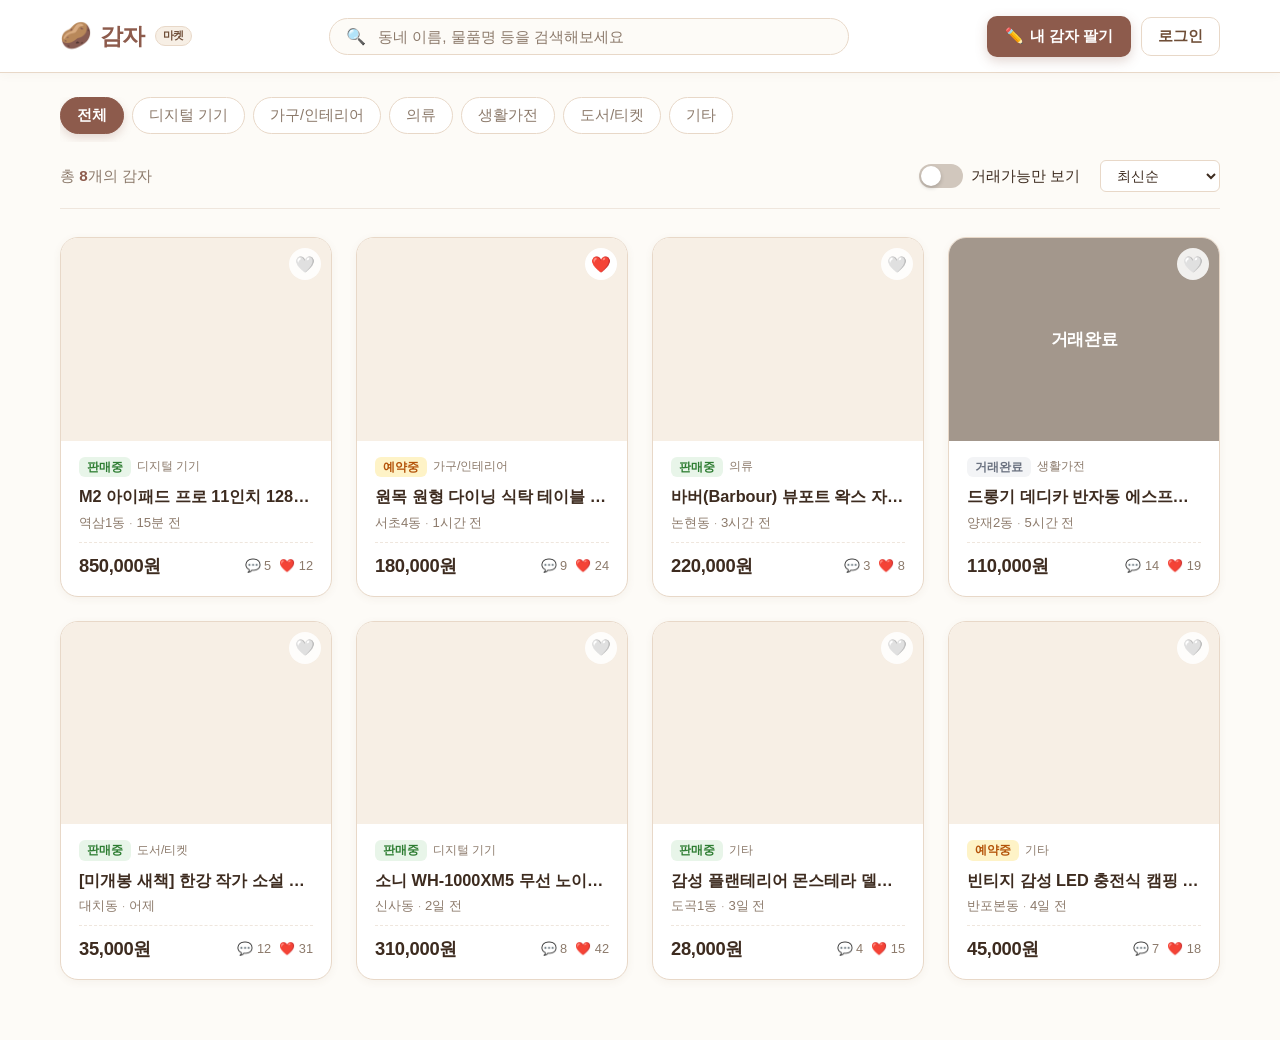
==== module_list.html @ 50f8b6d5 "feat: 감자 마켓(Gamza Market) 웹 서비스 초기 프로젝트 구성 및 연동" ====
<!DOCTYPE html>
<html lang="ko">
<head>
  <meta charset="UTF-8" />
  <meta name="viewport" content="width=device-width, initial-scale=1.0" />
  <title>감자 마켓 - 이웃과 함께 나누는 따뜻한 중고거래</title>

  <!-- 파트 1: 상품목록 스타일 -->
  <link rel="stylesheet" href="part1_list.css" />

  <!-- 파트 3: 글쓰기 모달 스타일 (함께 로드 시 글쓰기 모달 기능 연동) -->
  <link rel="stylesheet" href="part3_write.css" />
</head>
<body>

  <!-- ========================================================
       1. 헤더 GNB (Global Navigation Bar)
       ======================================================== -->
  <header class="gamza-header">
    <div class="gamza-container gamza-header-inner">
      <!-- 🥔 로고 -->
      <a href="#" class="gamza-logo" id="gamzaLogoBtn" aria-label="감자 마켓 홈으로 이동">
        <span class="gamza-logo-emoji">🥔</span>
        <span>감자</span>
        <span class="gamza-logo-badge">마켓</span>
      </a>

      <!-- 통합 검색창 -->
      <div class="gamza-search-wrapper">
        <div class="gamza-search-bar">
          <span class="gamza-search-icon" aria-hidden="true">🔍</span>
          <input 
            type="text" 
            id="gamzaSearchInput" 
            class="gamza-search-input" 
            placeholder="동네 이름, 물품명 등을 검색해보세요" 
            autocomplete="off"
            aria-label="상품 및 동네 검색"
          />
          <button type="button" id="gamzaSearchClearBtn" class="gamza-search-clear" aria-label="검색어 지우기">✕</button>
        </div>
      </div>

      <!-- 액션 버튼 (글쓰기 & 로그인) -->
      <div class="gamza-header-actions">
        <button type="button" class="gamza-btn-write" id="gamzaWriteBtn" aria-label="새 상품 등록하기">
          <span aria-hidden="true">✏️</span>
          <span class="btn-text">내 감자 팔기</span>
        </button>
        <button type="button" class="gamza-btn-login" id="gamzaLoginBtn">
          로그인
        </button>
      </div>
    </div>
  </header>

  <!-- 메인 콘텐츠 영역 -->
  <main class="gamza-container">
    
    <!-- ========================================================
         2. 필터 영역 (카테고리 칩 + 거래가능 토글 + 정렬)
         ======================================================== -->
    <section class="gamza-filter-section" aria-label="상품 카테고리 및 필터">
      <!-- 카테고리 칩 목록 -->
      <div class="gamza-categories-wrapper">
        <ul class="gamza-categories-list" role="tablist">
          <li><button type="button" class="gamza-category-chip is-active" data-category="전체" role="tab" aria-selected="true">전체</button></li>
          <li><button type="button" class="gamza-category-chip" data-category="디지털 기기" role="tab" aria-selected="false">디지털 기기</button></li>
          <li><button type="button" class="gamza-category-chip" data-category="가구/인테리어" role="tab" aria-selected="false">가구/인테리어</button></li>
          <li><button type="button" class="gamza-category-chip" data-category="의류" role="tab" aria-selected="false">의류</button></li>
          <li><button type="button" class="gamza-category-chip" data-category="생활가전" role="tab" aria-selected="false">생활가전</button></li>
          <li><button type="button" class="gamza-category-chip" data-category="도서/티켓" role="tab" aria-selected="false">도서/티켓</button></li>
          <li><button type="button" class="gamza-category-chip" data-category="기타" role="tab" aria-selected="false">기타</button></li>
        </ul>
      </div>

      <!-- 서브 필터 바 (상품 개수, 거래가능만 보기, 정렬 옵션) -->
      <div class="gamza-filter-subbar">
        <div class="gamza-product-count" id="gamzaProductCount">
          총 <strong>8</strong>개의 감자
        </div>

        <div class="gamza-subbar-controls">
          <!-- '거래가능만 보기' 스위치 -->
          <label class="gamza-available-toggle" for="gamzaAvailableToggle">
            <input type="checkbox" id="gamzaAvailableToggle" class="gamza-toggle-input" />
            <span class="gamza-toggle-switch" aria-hidden="true"></span>
            <span>거래가능만 보기</span>
          </label>

          <!-- 정렬 셀렉트박스 -->
          <select id="gamzaSortSelect" class="gamza-sort-select" aria-label="상품 정렬 순서">
            <option value="latest">최신순</option>
            <option value="priceAsc">낮은 가격순</option>
            <option value="priceDesc">높은 가격순</option>
          </select>
        </div>
      </div>
    </section>

    <!-- ========================================================
         3. 상품 카드 그리드 영역
         ======================================================== -->
    <section class="gamza-products-section" aria-label="중고거래 상품 목록">
      <div class="gamza-grid" id="gamzaProductGrid">
        <!-- part1_list.js 에 의해 동적으로 렌더링됩니다 -->
      </div>
    </section>

  </main>

  <!-- ========================================================
       스크립트 로드
       ======================================================== -->
  <!-- 화면 3: 글쓰기 모달 스크립트 (모달 및 등록 이벤트 제공) -->
  <script src="part3_write.js"></script>

  <!-- 화면 1: 상품목록 렌더링 & 필터링 스크립트 -->
  <script src="part1_list.js"></script>

  <script>
    // 화면 2(상세보기 모달) 연동 예시 리스너
    window.addEventListener('gamza:product-click', function(e) {
      console.log('🥔 [화면 1 -> 화면 2 이벤트 감지]:', e.detail);
      // 향후 화면 2 담당자가 개발한 상세 모달이 있을 경우:
      // window.openDetailModal(e.detail.productId);
    });
  </script>
</body>
</html>
---- part1_list.css ----
/* ========================================================
   감자 마켓 (Gamza Market) - 화면 1: 상품목록 스타일
   테마: 따뜻한 감자 웜톤 브라운 포인트 & 포근한 크림 배경
   ======================================================== */

:root {
  /* 브랜드 & 메인 컬러 */
  --gamza-brown-dark: #6F4E37;
  --gamza-brown: #8D5B4C;
  --gamza-brown-light: #9C6644;
  --gamza-brown-hover: #7B4A3B;
  --gamza-cream-bg: #FAF7F2;
  --gamza-cream-surface: #FFFFFF;
  --gamza-cream-light: #F7EFE5;
  --gamza-cream-border: #E8D8C8;
  --gamza-border-subtle: #EFE6DD;

  /* 텍스트 컬러 */
  --gamza-text-main: #3D2B1F;
  --gamza-text-muted: #8C7A6B;
  --gamza-text-subtle: #AFA297;

  /* 판매 상태 배지 컬러 */
  --badge-selling-bg: #E8F5E9;
  --badge-selling-color: #2E7D32;
  --badge-reserved-bg: #FEF3C7;
  --badge-reserved-color: #B45309;
  --badge-completed-bg: #F3F4F6;
  --badge-completed-color: #6B7280;

  /* 그림자 & 라운드 */
  --gamza-radius-lg: 16px;
  --gamza-radius-md: 12px;
  --gamza-radius-sm: 8px;
  --gamza-radius-pill: 9999px;
  --gamza-shadow-sm: 0 2px 8px rgba(111, 78, 55, 0.06);
  --gamza-shadow-md: 0 6px 18px rgba(111, 78, 55, 0.08);
  --gamza-shadow-hover: 0 12px 28px rgba(111, 78, 55, 0.14);

  /* 트랜지션 */
  --gamza-transition: all 0.22s cubic-bezier(0.4, 0, 0.2, 1);
}

/* 기본 레이아웃 리셋 & 폰트 */
body {
  margin: 0;
  padding: 0;
  background-color: var(--gamza-cream-bg);
  color: var(--gamza-text-main);
  font-family: -apple-system, BlinkMacSystemFont, "Pretendard", "Noto Sans KR", "Apple SD Gothic Neo", sans-serif;
  -webkit-font-smoothing: antialiased;
  -moz-osx-font-smoothing: grayscale;
}

*, *::before, *::after {
  box-sizing: border-box;
}

/* 컨테이너 */
.gamza-container {
  width: 100%;
  max-width: 1200px;
  margin: 0 auto;
  padding: 0 20px;
}

/* ========================================================
   1. 헤더 GNB (Global Navigation Bar)
   ======================================================== */
.gamza-header {
  position: sticky;
  top: 0;
  z-index: 100;
  background: rgba(255, 255, 255, 0.95);
  backdrop-filter: blur(10px);
  -webkit-backdrop-filter: blur(10px);
  border-bottom: 1px solid var(--gamza-cream-border);
  box-shadow: 0 2px 10px rgba(111, 78, 55, 0.04);
}

.gamza-header-inner {
  display: flex;
  align-items: center;
  justify-content: space-between;
  height: 72px;
  gap: 20px;
}

/* 로고 */
.gamza-logo {
  display: flex;
  align-items: center;
  gap: 8px;
  text-decoration: none;
  font-size: 1.45rem;
  font-weight: 800;
  color: var(--gamza-brown);
  letter-spacing: -0.5px;
  flex-shrink: 0;
  cursor: pointer;
  transition: var(--gamza-transition);
}

.gamza-logo:hover {
  transform: scale(1.02);
}

.gamza-logo-emoji {
  font-size: 1.6rem;
  line-height: 1;
}

.gamza-logo-badge {
  font-size: 0.68rem;
  font-weight: 700;
  background: var(--gamza-cream-light);
  color: var(--gamza-brown-dark);
  padding: 2px 7px;
  border-radius: var(--gamza-radius-pill);
  border: 1px solid var(--gamza-cream-border);
  margin-left: 2px;
}

/* 검색창 */
.gamza-search-wrapper {
  flex: 1;
  max-width: 520px;
  position: relative;
}

.gamza-search-bar {
  display: flex;
  align-items: center;
  background-color: var(--gamza-cream-bg);
  border: 1.5px solid var(--gamza-cream-border);
  border-radius: var(--gamza-radius-pill);
  padding: 8px 16px;
  transition: var(--gamza-transition);
}

.gamza-search-bar:focus-within {
  border-color: var(--gamza-brown);
  background-color: #FFFFFF;
  box-shadow: 0 0 0 3px rgba(141, 91, 76, 0.15);
}

.gamza-search-icon {
  font-size: 1rem;
  color: var(--gamza-text-muted);
  margin-right: 10px;
  user-select: none;
}

.gamza-search-input {
  width: 100%;
  border: none;
  outline: none;
  background: transparent;
  font-size: 0.95rem;
  color: var(--gamza-text-main);
  font-family: inherit;
}

.gamza-search-input::placeholder {
  color: var(--gamza-text-muted);
  font-weight: 400;
}

.gamza-search-clear {
  background: none;
  border: none;
  color: var(--gamza-text-muted);
  cursor: pointer;
  font-size: 0.9rem;
  padding: 2px 6px;
  border-radius: 50%;
  display: none;
  line-height: 1;
}

.gamza-search-clear:hover {
  color: var(--gamza-text-main);
  background-color: var(--gamza-cream-light);
}

/* 헤더 액션 버튼 */
.gamza-header-actions {
  display: flex;
  align-items: center;
  gap: 10px;
  flex-shrink: 0;
}

.gamza-btn-write {
  display: inline-flex;
  align-items: center;
  gap: 6px;
  background-color: var(--gamza-brown);
  color: #FFFFFF;
  border: none;
  padding: 10px 18px;
  font-size: 0.95rem;
  font-weight: 600;
  border-radius: var(--gamza-radius-md);
  cursor: pointer;
  transition: var(--gamza-transition);
  box-shadow: 0 4px 12px rgba(141, 91, 76, 0.25);
  font-family: inherit;
}

.gamza-btn-write:hover {
  background-color: var(--gamza-brown-hover);
  transform: translateY(-1px);
  box-shadow: 0 6px 16px rgba(141, 91, 76, 0.35);
}

.gamza-btn-write:active {
  transform: translateY(0);
}

.gamza-btn-login {
  display: inline-flex;
  align-items: center;
  background-color: transparent;
  color: var(--gamza-brown-dark);
  border: 1px solid var(--gamza-cream-border);
  padding: 9px 16px;
  font-size: 0.92rem;
  font-weight: 600;
  border-radius: var(--gamza-radius-md);
  cursor: pointer;
  transition: var(--gamza-transition);
  font-family: inherit;
}

.gamza-btn-login:hover {
  background-color: var(--gamza-cream-light);
  border-color: var(--gamza-brown-light);
}

/* ========================================================
   2. 필터 & 컨트롤 영역 (카테고리 + 거래가능 토글 + 정렬)
   ======================================================== */
.gamza-filter-section {
  padding: 24px 0 16px;
  border-bottom: 1px solid var(--gamza-border-subtle);
}

/* 카테고리 가로 스크롤 리스트 */
.gamza-categories-wrapper {
  overflow-x: auto;
  padding-bottom: 8px;
  -webkit-overflow-scrolling: touch;
  scrollbar-width: none;
}

.gamza-categories-wrapper::-webkit-scrollbar {
  display: none;
}

.gamza-categories-list {
  display: flex;
  align-items: center;
  gap: 8px;
  list-style: none;
  margin: 0;
  padding: 0;
  white-space: nowrap;
}

.gamza-category-chip {
  background-color: #FFFFFF;
  border: 1px solid var(--gamza-cream-border);
  color: var(--gamza-text-muted);
  font-size: 0.92rem;
  font-weight: 500;
  padding: 8px 16px;
  border-radius: var(--gamza-radius-pill);
  cursor: pointer;
  transition: var(--gamza-transition);
  user-select: none;
  font-family: inherit;
}

.gamza-category-chip:hover {
  border-color: var(--gamza-brown-light);
  color: var(--gamza-brown);
  background-color: var(--gamza-cream-light);
}

.gamza-category-chip.is-active {
  background-color: var(--gamza-brown);
  border-color: var(--gamza-brown);
  color: #FFFFFF;
  font-weight: 600;
  box-shadow: 0 4px 10px rgba(141, 91, 76, 0.22);
}

/* 필터 서브 바: 카운트 / 토글 스위치 / 정렬 */
.gamza-filter-subbar {
  display: flex;
  align-items: center;
  justify-content: space-between;
  margin-top: 18px;
  gap: 16px;
  flex-wrap: wrap;
}

.gamza-product-count {
  font-size: 0.95rem;
  color: var(--gamza-text-muted);
}

.gamza-product-count strong {
  color: var(--gamza-brown);
  font-weight: 700;
}

.gamza-subbar-controls {
  display: flex;
  align-items: center;
  gap: 20px;
}

/* '거래가능만 보기' 커스텀 토글 스위치 */
.gamza-available-toggle {
  display: inline-flex;
  align-items: center;
  gap: 8px;
  cursor: pointer;
  user-select: none;
  font-size: 0.92rem;
  font-weight: 500;
  color: var(--gamza-text-main);
}

.gamza-toggle-switch {
  position: relative;
  width: 44px;
  height: 24px;
  background-color: #D1C7BD;
  border-radius: var(--gamza-radius-pill);
  transition: var(--gamza-transition);
}

.gamza-toggle-switch::after {
  content: '';
  position: absolute;
  top: 2px;
  left: 2px;
  width: 20px;
  height: 20px;
  border-radius: 50%;
  background-color: #FFFFFF;
  box-shadow: 0 2px 4px rgba(0, 0, 0, 0.2);
  transition: var(--gamza-transition);
}

.gamza-toggle-input {
  position: absolute;
  opacity: 0;
  width: 0;
  height: 0;
}

.gamza-toggle-input:checked + .gamza-toggle-switch {
  background-color: var(--gamza-brown);
}

.gamza-toggle-input:checked + .gamza-toggle-switch::after {
  transform: translateX(20px);
}

/* 정렬 드롭다운 */
.gamza-sort-select {
  border: 1px solid var(--gamza-cream-border);
  border-radius: var(--gamza-radius-sm);
  background-color: #FFFFFF;
  color: var(--gamza-text-main);
  padding: 6px 12px;
  font-size: 0.9rem;
  font-family: inherit;
  outline: none;
  cursor: pointer;
  transition: var(--gamza-transition);
}

.gamza-sort-select:hover, .gamza-sort-select:focus {
  border-color: var(--gamza-brown);
}

/* ========================================================
   3. 상품 카드 그리드 영역
   ======================================================== */
.gamza-products-section {
  padding: 28px 0 60px;
}

.gamza-grid {
  display: grid;
  grid-template-columns: repeat(4, 1fr);
  gap: 24px;
}

/* 개별 상품 카드 */
.gamza-card {
  background: var(--gamza-cream-surface);
  border: 1px solid var(--gamza-cream-border);
  border-radius: var(--gamza-radius-lg);
  overflow: hidden;
  box-shadow: var(--gamza-shadow-sm);
  transition: var(--gamza-transition);
  cursor: pointer;
  display: flex;
  flex-direction: column;
  position: relative;
}

.gamza-card:hover {
  transform: translateY(-5px);
  box-shadow: var(--gamza-shadow-hover);
  border-color: var(--gamza-brown-light);
}

/* 카드 썸네일 이미지 영역 */
.gamza-card-thumb-wrap {
  position: relative;
  width: 100%;
  padding-top: 75%; /* 4:3 비율 */
  background-color: var(--gamza-cream-light);
  overflow: hidden;
}

.gamza-card-thumb {
  position: absolute;
  top: 0;
  left: 0;
  width: 100%;
  height: 100%;
  object-fit: cover;
  transition: transform 0.35s ease;
}

.gamza-card:hover .gamza-card-thumb {
  transform: scale(1.05);
}

/* 거래 완료 시 이미지 딤 오버레이 */
.gamza-card.is-completed .gamza-card-thumb {
  filter: grayscale(85%) opacity(70%);
}

.gamza-card-completed-overlay {
  display: none;
  position: absolute;
  inset: 0;
  background-color: rgba(61, 43, 31, 0.45);
  color: #FFFFFF;
  font-weight: 700;
  font-size: 1.05rem;
  align-items: center;
  justify-content: center;
  letter-spacing: -0.3px;
}

.gamza-card.is-completed .gamza-card-completed-overlay {
  display: flex;
}

/* 좋아요(찜) 버튼 (카드 우측 상단) */
.gamza-card-like-btn {
  position: absolute;
  top: 10px;
  right: 10px;
  background: rgba(255, 255, 255, 0.85);
  backdrop-filter: blur(4px);
  border: none;
  width: 32px;
  height: 32px;
  border-radius: 50%;
  display: flex;
  align-items: center;
  justify-content: center;
  cursor: pointer;
  color: var(--gamza-text-muted);
  font-size: 1rem;
  transition: var(--gamza-transition);
  z-index: 2;
}

.gamza-card-like-btn:hover {
  background: #FFFFFF;
  color: #E03131;
  transform: scale(1.1);
}

.gamza-card-like-btn.is-active {
  color: #E03131;
  background: #FFFFFF;
}

/* 카드 본문 */
.gamza-card-body {
  padding: 16px 18px 18px;
  display: flex;
  flex-direction: column;
  flex: 1;
}

/* 상태 배지 & 카테고리 태그 */
.gamza-card-top-meta {
  display: flex;
  align-items: center;
  gap: 6px;
  margin-bottom: 8px;
}

.gamza-status-badge {
  display: inline-flex;
  align-items: center;
  padding: 3px 8px;
  border-radius: 6px;
  font-size: 0.75rem;
  font-weight: 700;
  line-height: 1.2;
}

.gamza-status-badge.status-selling {
  background-color: var(--badge-selling-bg);
  color: var(--badge-selling-color);
}

.gamza-status-badge.status-reserved {
  background-color: var(--badge-reserved-bg);
  color: var(--badge-reserved-color);
}

.gamza-status-badge.status-completed {
  background-color: var(--badge-completed-bg);
  color: var(--badge-completed-color);
}

.gamza-card-category-tag {
  font-size: 0.78rem;
  color: var(--gamza-text-muted);
}

/* 상품 제목 */
.gamza-card-title {
  margin: 0 0 6px 0;
  font-size: 1.02rem;
  font-weight: 600;
  color: var(--gamza-text-main);
  line-height: 1.4;
  overflow: hidden;
  text-overflow: ellipsis;
  white-space: nowrap;
}

/* 위치 & 시간 메타 */
.gamza-card-sub-meta {
  font-size: 0.82rem;
  color: var(--gamza-text-muted);
  margin-bottom: 10px;
  display: flex;
  align-items: center;
  gap: 4px;
}

.gamza-card-sub-meta .meta-dot {
  font-size: 0.7rem;
  color: var(--gamza-text-subtle);
}

/* 가격 & 반응(채팅, 찜) */
.gamza-card-bottom {
  margin-top: auto;
  display: flex;
  align-items: center;
  justify-content: space-between;
  padding-top: 10px;
  border-top: 1px dashed var(--gamza-border-subtle);
}

.gamza-card-price {
  font-size: 1.15rem;
  font-weight: 800;
  color: var(--gamza-text-main);
  letter-spacing: -0.3px;
}

.gamza-card-stats {
  display: flex;
  align-items: center;
  gap: 8px;
  font-size: 0.8rem;
  color: var(--gamza-text-muted);
}

.gamza-card-stat-item {
  display: inline-flex;
  align-items: center;
  gap: 3px;
}

/* ========================================================
   4. 빈 결과 (Empty State) UI
   ======================================================== */
.gamza-empty-state {
  text-align: center;
  padding: 80px 20px;
  background-color: #FFFFFF;
  border: 1px dashed var(--gamza-cream-border);
  border-radius: var(--gamza-radius-lg);
  margin: 20px 0;
  grid-column: 1 / -1;
}

.gamza-empty-icon {
  font-size: 3.5rem;
  margin-bottom: 12px;
  display: inline-block;
  animation: potatoBounce 2s infinite ease-in-out;
}

@keyframes potatoBounce {
  0%, 100% { transform: translateY(0); }
  50% { transform: translateY(-8px); }
}

.gamza-empty-title {
  font-size: 1.25rem;
  font-weight: 700;
  color: var(--gamza-brown-dark);
  margin: 0 0 8px 0;
}

.gamza-empty-desc {
  font-size: 0.95rem;
  color: var(--gamza-text-muted);
  margin: 0 0 20px 0;
}

.gamza-empty-reset-btn {
  background-color: var(--gamza-brown);
  color: #FFFFFF;
  border: none;
  padding: 10px 20px;
  font-size: 0.92rem;
  font-weight: 600;
  border-radius: var(--gamza-radius-md);
  cursor: pointer;
  transition: var(--gamza-transition);
}

.gamza-empty-reset-btn:hover {
  background-color: var(--gamza-brown-hover);
}

/* ========================================================
   5. 반응형 미디어 쿼리 (Mobile & Tablet)
   ======================================================== */
/* 태블릿 (최대 1024px): 3열 그리드 */
@media (max-width: 1024px) {
  .gamza-grid {
    grid-template-columns: repeat(3, 1fr);
    gap: 20px;
  }
}

/* 작은 태블릿 & 큰 모바일 (최대 768px): 2열 그리드 */
@media (max-width: 768px) {
  .gamza-header-inner {
    height: 64px;
    gap: 12px;
  }

  .gamza-logo {
    font-size: 1.25rem;
  }

  .gamza-logo-badge {
    display: none;
  }

  .gamza-btn-write span.btn-text {
    display: none; /* 아이콘만 노출 */
  }

  .gamza-btn-write {
    padding: 8px 12px;
  }

  .gamza-btn-login {
    padding: 8px 12px;
    font-size: 0.88rem;
  }

  .gamza-grid {
    grid-template-columns: repeat(2, 1fr);
    gap: 16px;
  }

  .gamza-card-body {
    padding: 12px 14px 14px;
  }

  .gamza-card-title {
    font-size: 0.95rem;
  }

  .gamza-card-price {
    font-size: 1.05rem;
  }
}

/* 초소형 모바일 (최대 480px): 1열 or 콤팩트 2열 */
@media (max-width: 480px) {
  .gamza-container {
    padding: 0 14px;
  }

  .gamza-header-inner {
    flex-wrap: wrap;
    height: auto;
    padding: 12px 0;
    gap: 10px;
  }

  .gamza-search-wrapper {
    order: 3;
    width: 100%;
    max-width: 100%;
  }

  .gamza-filter-subbar {
    flex-direction: column;
    align-items: flex-start;
    gap: 12px;
  }

  .gamza-subbar-controls {
    width: 100%;
    justify-content: space-between;
  }

  .gamza-grid {
    grid-template-columns: repeat(2, 1fr); /* 모바일에서도 2열 카드 그리드로 세련되게 */
    gap: 12px;
  }
}
---- part3_write.css ----
/* ========================================================
   감자 마켓 (Gamza Market) - 화면 3: 글쓰기 모달 스타일
   테마: 감자 브라운 포인트 & 웜톤 크림
   ======================================================== */

:root {
  --gamza-brown-dark: #6F4E37;
  --gamza-brown: #8D5B4C;
  --gamza-brown-light: #9C6644;
  --gamza-brown-hover: #7B4A3B;
  --gamza-cream-bg: #FDFBF7;
  --gamza-cream-light: #F7EFE5;
  --gamza-cream-border: #E8D8C8;
  --gamza-text-main: #3D2B1F;
  --gamza-text-muted: #8C7A6B;
  --gamza-danger: #D9534F;
  --gamza-success: #5B8E55;
  --gamza-shadow: 0 12px 36px rgba(111, 78, 55, 0.18);
  --gamza-radius-lg: 18px;
  --gamza-radius-md: 10px;
  --gamza-radius-sm: 6px;
  --gamza-transition: all 0.22s cubic-bezier(0.4, 0, 0.2, 1);
}

/* 모달 오버레이 */
.gamza-modal-overlay {
  position: fixed;
  inset: 0;
  background-color: rgba(61, 43, 31, 0.45);
  backdrop-filter: blur(4px);
  -webkit-backdrop-filter: blur(4px);
  display: flex;
  align-items: center;
  justify-content: center;
  z-index: 9999;
  opacity: 0;
  visibility: hidden;
  transition: opacity 0.25s ease, visibility 0.25s ease;
  padding: 16px;
  box-sizing: border-box;
}

.gamza-modal-overlay.is-active {
  opacity: 1;
  visibility: visible;
}

/* 모달 윈도우 */
.gamza-modal-container {
  background: var(--gamza-cream-bg);
  border: 1px solid var(--gamza-cream-border);
  border-radius: var(--gamza-radius-lg);
  box-shadow: var(--gamza-shadow);
  width: 100%;
  max-width: 580px;
  max-height: 90vh;
  display: flex;
  flex-direction: column;
  overflow: hidden;
  transform: translateY(20px) scale(0.97);
  transition: transform 0.25s cubic-bezier(0.16, 1, 0.3, 1);
  font-family: -apple-system, BlinkMacSystemFont, "Pretendard", "Noto Sans KR", sans-serif;
  color: var(--gamza-text-main);
  box-sizing: border-box;
}

.gamza-modal-overlay.is-active .gamza-modal-container {
  transform: translateY(0) scale(1);
}

/* 모달 헤더 */
.gamza-modal-header {
  padding: 18px 24px;
  border-bottom: 1px solid var(--gamza-cream-border);
  display: flex;
  align-items: center;
  justify-content: space-between;
  background-color: #FFFFFF;
}

.gamza-modal-title {
  display: flex;
  align-items: center;
  gap: 8px;
  font-size: 1.25rem;
  font-weight: 700;
  color: var(--gamza-brown-dark);
  margin: 0;
}

.gamza-modal-title .gamza-icon {
  font-size: 1.35rem;
}

.gamza-modal-close-btn {
  background: none;
  border: none;
  font-size: 1.4rem;
  line-height: 1;
  cursor: pointer;
  color: var(--gamza-text-muted);
  width: 34px;
  height: 34px;
  display: flex;
  align-items: center;
  justify-content: center;
  border-radius: 50%;
  transition: var(--gamza-transition);
}

.gamza-modal-close-btn:hover {
  background-color: var(--gamza-cream-light);
  color: var(--gamza-brown-dark);
}

/* 모달 본문 (스크롤) */
.gamza-modal-body {
  padding: 24px;
  overflow-y: auto;
  flex: 1;
  display: flex;
  flex-direction: column;
  gap: 20px;
}

.gamza-modal-body::-webkit-scrollbar {
  width: 7px;
}
.gamza-modal-body::-webkit-scrollbar-track {
  background: transparent;
}
.gamza-modal-body::-webkit-scrollbar-thumb {
  background: #DAC3B1;
  border-radius: 4px;
}
.gamza-modal-body::-webkit-scrollbar-thumb:hover {
  background: var(--gamza-brown-light);
}

/* 폼 그룹 공통 */
.gamza-form-group {
  display: flex;
  flex-direction: column;
  gap: 8px;
}

.gamza-form-label {
  font-size: 0.92rem;
  font-weight: 600;
  color: var(--gamza-text-main);
  display: flex;
  align-items: center;
  justify-content: space-between;
}

.gamza-required {
  color: var(--gamza-danger);
  margin-left: 3px;
}

/* 입력 필드 기본 */
.gamza-input,
.gamza-select,
.gamza-textarea {
  width: 100%;
  box-sizing: border-box;
  background-color: #FFFFFF;
  border: 1.5px solid var(--gamza-cream-border);
  border-radius: var(--gamza-radius-md);
  padding: 12px 14px;
  font-size: 0.95rem;
  color: var(--gamza-text-main);
  outline: none;
  transition: var(--gamza-transition);
  font-family: inherit;
}

.gamza-input::placeholder,
.gamza-textarea::placeholder {
  color: #B8A89A;
}

.gamza-input:focus,
.gamza-select:focus,
.gamza-textarea:focus {
  border-color: var(--gamza-brown);
  box-shadow: 0 0 0 3px rgba(156, 102, 68, 0.15);
  background-color: #FFFFFF;
}

/* 이미지 업로드 영역 */
.gamza-image-upload-wrapper {
  background-color: #FFFFFF;
  border: 1.5px dashed var(--gamza-cream-border);
  border-radius: var(--gamza-radius-md);
  padding: 14px;
  display: flex;
  flex-direction: column;
  gap: 12px;
  transition: var(--gamza-transition);
}

.gamza-image-upload-wrapper.is-dragover {
  border-color: var(--gamza-brown);
  background-color: var(--gamza-cream-light);
}

.gamza-image-action-row {
  display: flex;
  gap: 8px;
  align-items: center;
}

.gamza-file-btn {
  display: inline-flex;
  align-items: center;
  gap: 6px;
  background-color: var(--gamza-cream-light);
  color: var(--gamza-brown-dark);
  border: 1px solid var(--gamza-cream-border);
  padding: 9px 14px;
  font-size: 0.88rem;
  font-weight: 600;
  border-radius: var(--gamza-radius-md);
  cursor: pointer;
  white-space: nowrap;
  transition: var(--gamza-transition);
}

.gamza-file-btn:hover {
  background-color: #ECD8C6;
  border-color: var(--gamza-brown-light);
}

.gamza-image-url-input {
  flex: 1;
}

/* 이미지 미리보기 박스 */
.gamza-preview-container {
  display: none;
  position: relative;
  width: 100%;
  max-width: 220px;
  height: 160px;
  border-radius: var(--gamza-radius-md);
  overflow: hidden;
  border: 1px solid var(--gamza-cream-border);
  background-color: #F8F5F1;
}

.gamza-preview-container.has-image {
  display: block;
}

.gamza-preview-img {
  width: 100%;
  height: 100%;
  object-fit: cover;
  display: block;
}

.gamza-preview-remove-btn {
  position: absolute;
  top: 8px;
  right: 8px;
  background-color: rgba(61, 43, 31, 0.75);
  color: #FFFFFF;
  border: none;
  width: 28px;
  height: 28px;
  border-radius: 50%;
  cursor: pointer;
  display: flex;
  align-items: center;
  justify-content: center;
  font-size: 14px;
  backdrop-filter: blur(2px);
  transition: var(--gamza-transition);
}

.gamza-preview-remove-btn:hover {
  background-color: var(--gamza-danger);
  transform: scale(1.05);
}

/* 가격 입력 영역 */
.gamza-price-input-wrapper {
  position: relative;
  display: flex;
  align-items: center;
}

.gamza-price-currency {
  position: absolute;
  left: 14px;
  font-weight: 700;
  color: var(--gamza-brown-dark);
  font-size: 1rem;
  pointer-events: none;
}

.gamza-price-input {
  padding-left: 32px;
  padding-right: 48px;
}

.gamza-price-unit {
  position: absolute;
  right: 14px;
  color: var(--gamza-text-muted);
  font-size: 0.9rem;
  pointer-events: none;
}

.gamza-price-quick-tags {
  display: flex;
  gap: 6px;
  margin-top: 4px;
}

.gamza-badge-chip {
  background-color: var(--gamza-cream-light);
  border: 1px solid var(--gamza-cream-border);
  border-radius: 20px;
  padding: 4px 10px;
  font-size: 0.78rem;
  color: var(--gamza-brown-dark);
  cursor: pointer;
  transition: var(--gamza-transition);
}

.gamza-badge-chip:hover {
  background-color: #ECD8C6;
  border-color: var(--gamza-brown-light);
}

/* 판매 상태 라디오 그룹 */
.gamza-status-group {
  display: grid;
  grid-template-columns: repeat(3, 1fr);
  gap: 8px;
}

.gamza-status-option {
  position: relative;
}

.gamza-status-option input[type="radio"] {
  position: absolute;
  opacity: 0;
  pointer-events: none;
}

.gamza-status-card {
  display: flex;
  align-items: center;
  justify-content: center;
  padding: 10px;
  background-color: #FFFFFF;
  border: 1.5px solid var(--gamza-cream-border);
  border-radius: var(--gamza-radius-md);
  font-size: 0.9rem;
  font-weight: 600;
  color: var(--gamza-text-muted);
  cursor: pointer;
  transition: var(--gamza-transition);
  text-align: center;
}

.gamza-status-option input[type="radio"]:checked + .gamza-status-card {
  background-color: var(--gamza-cream-light);
  border-color: var(--gamza-brown);
  color: var(--gamza-brown-dark);
  box-shadow: 0 2px 6px rgba(141, 91, 76, 0.12);
}

.gamza-status-card:hover {
  border-color: var(--gamza-brown-light);
}

/* 설명 입력 및 글자 수 카운터 */
.gamza-textarea {
  resize: vertical;
  min-height: 110px;
  line-height: 1.5;
}

.gamza-char-counter {
  font-size: 0.8rem;
  color: var(--gamza-text-muted);
  text-align: right;
  margin-top: 2px;
}

/* 모달 푸터 버튼 */
.gamza-modal-footer {
  padding: 16px 24px;
  border-top: 1px solid var(--gamza-cream-border);
  background-color: #FFFFFF;
  display: flex;
  justify-content: flex-end;
  gap: 10px;
}

.gamza-btn {
  padding: 12px 20px;
  font-size: 0.95rem;
  font-weight: 600;
  border-radius: var(--gamza-radius-md);
  cursor: pointer;
  border: none;
  transition: var(--gamza-transition);
  font-family: inherit;
  display: inline-flex;
  align-items: center;
  justify-content: center;
  gap: 6px;
}

.gamza-btn-cancel {
  background-color: var(--gamza-cream-light);
  color: var(--gamza-text-main);
  border: 1px solid var(--gamza-cream-border);
}

.gamza-btn-cancel:hover {
  background-color: #ECD8C6;
  color: var(--gamza-brown-dark);
}

.gamza-btn-submit {
  background-color: var(--gamza-brown);
  color: #FFFFFF;
  box-shadow: 0 4px 12px rgba(141, 91, 76, 0.28);
}

.gamza-btn-submit:hover {
  background-color: var(--gamza-brown-hover);
  box-shadow: 0 6px 16px rgba(141, 91, 76, 0.35);
  transform: translateY(-1px);
}

.gamza-btn-submit:active {
  transform: translateY(0);
}

/* 토스트 메시지 스타일 */
.gamza-toast {
  position: fixed;
  bottom: 28px;
  left: 50%;
  transform: translateX(-50%) translateY(40px);
  background-color: #3D2B1F;
  color: #FFF;
  padding: 12px 22px;
  border-radius: 30px;
  font-size: 0.92rem;
  font-weight: 500;
  box-shadow: 0 10px 24px rgba(0, 0, 0, 0.2);
  z-index: 10001;
  opacity: 0;
  visibility: hidden;
  transition: transform 0.25s cubic-bezier(0.16, 1, 0.3, 1), opacity 0.25s ease, visibility 0.25s ease;
  display: flex;
  align-items: center;
  gap: 8px;
}

.gamza-toast.is-show {
  opacity: 1;
  visibility: visible;
  transform: translateX(-50%) translateY(0);
}

.gamza-toast.error {
  background-color: #BA3C2A;
}

.gamza-toast.success {
  background-color: #4C7C43;
}

/* 모바일 반응형 */
@media (max-width: 640px) {
  .gamza-modal-overlay {
    padding: 0;
    align-items: flex-end;
  }

  .gamza-modal-container {
    max-width: 100%;
    max-height: 92vh;
    border-bottom-left-radius: 0;
    border-bottom-right-radius: 0;
    transform: translateY(100%);
  }

  .gamza-modal-overlay.is-active .gamza-modal-container {
    transform: translateY(0);
  }

  .gamza-modal-header {
    padding: 16px 20px;
  }

  .gamza-modal-body {
    padding: 18px;
    gap: 16px;
  }

  .gamza-modal-footer {
    padding: 14px 18px;
  }

  .gamza-modal-footer .gamza-btn {
    flex: 1;
  }
}
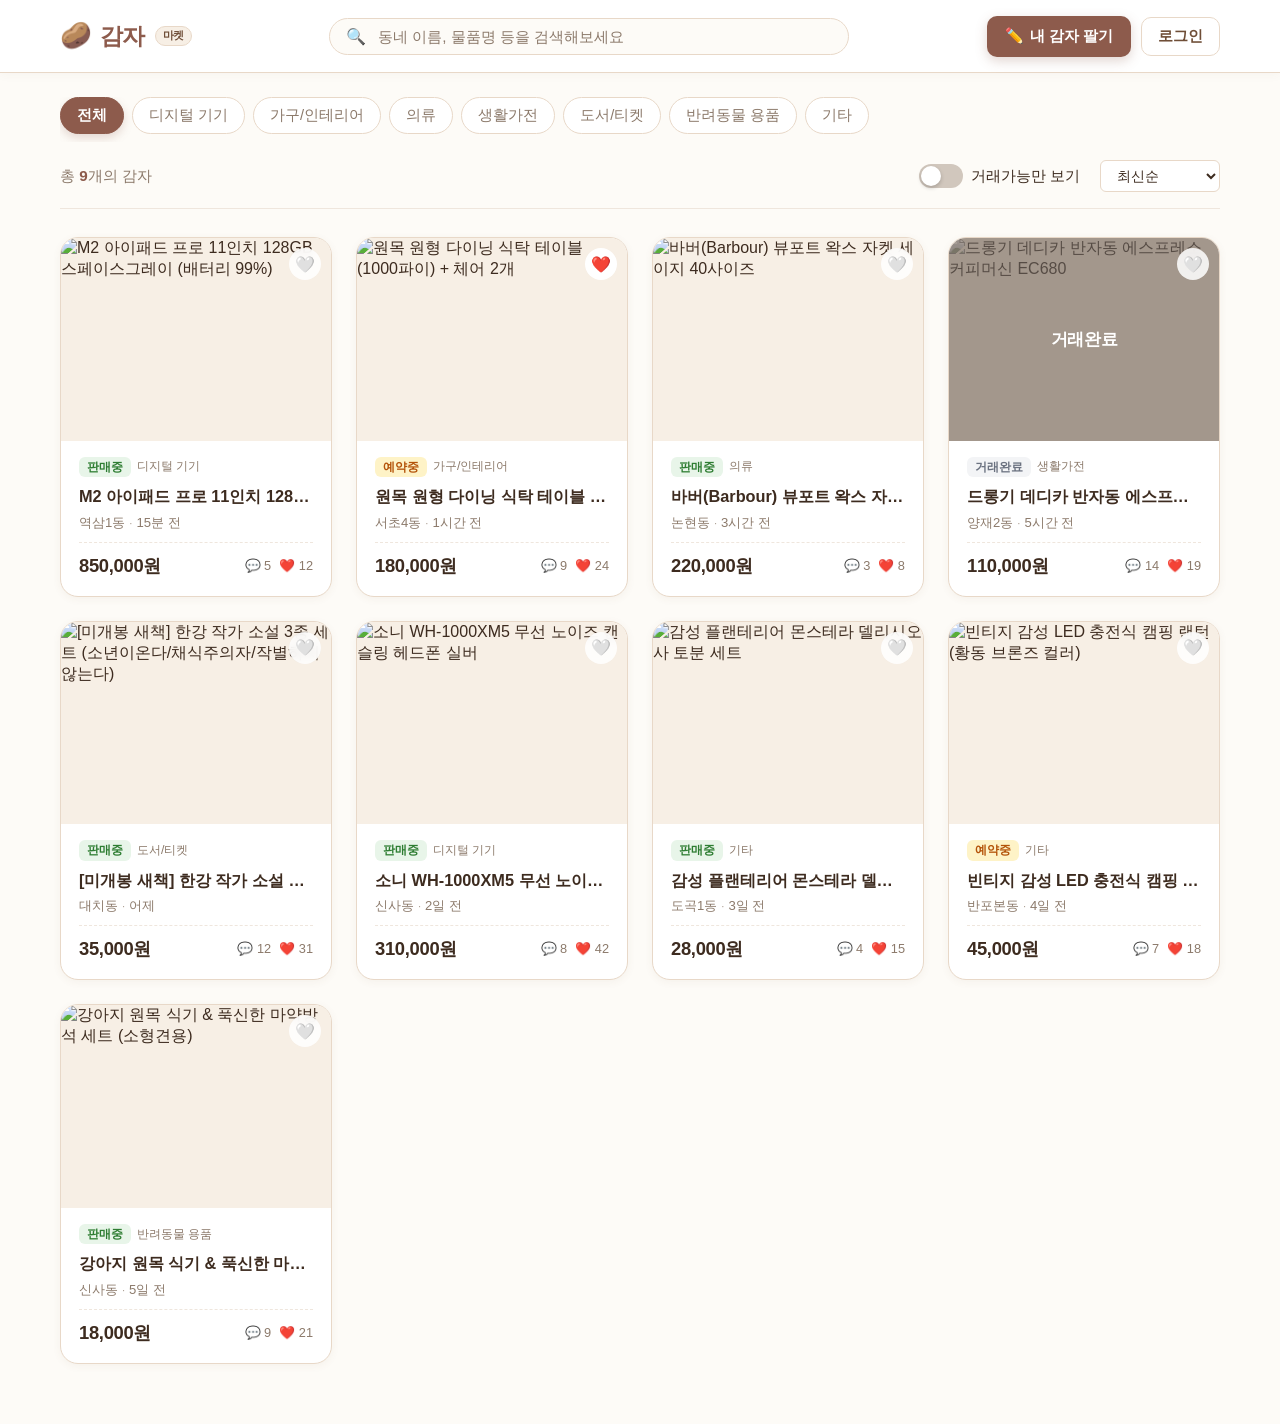
==== commit c86c7ee1: "feat: 반려동물 용품 카테고리 추가" ====
--- a/module_list.html
+++ b/module_list.html
@@ -70,6 +70,7 @@
           <li><button type="button" class="gamza-category-chip" data-category="의류" role="tab" aria-selected="false">의류</button></li>
           <li><button type="button" class="gamza-category-chip" data-category="생활가전" role="tab" aria-selected="false">생활가전</button></li>
           <li><button type="button" class="gamza-category-chip" data-category="도서/티켓" role="tab" aria-selected="false">도서/티켓</button></li>
+          <li><button type="button" class="gamza-category-chip" data-category="반려동물 용품" role="tab" aria-selected="false">반려동물 용품</button></li>
           <li><button type="button" class="gamza-category-chip" data-category="기타" role="tab" aria-selected="false">기타</button></li>
         </ul>
       </div>
